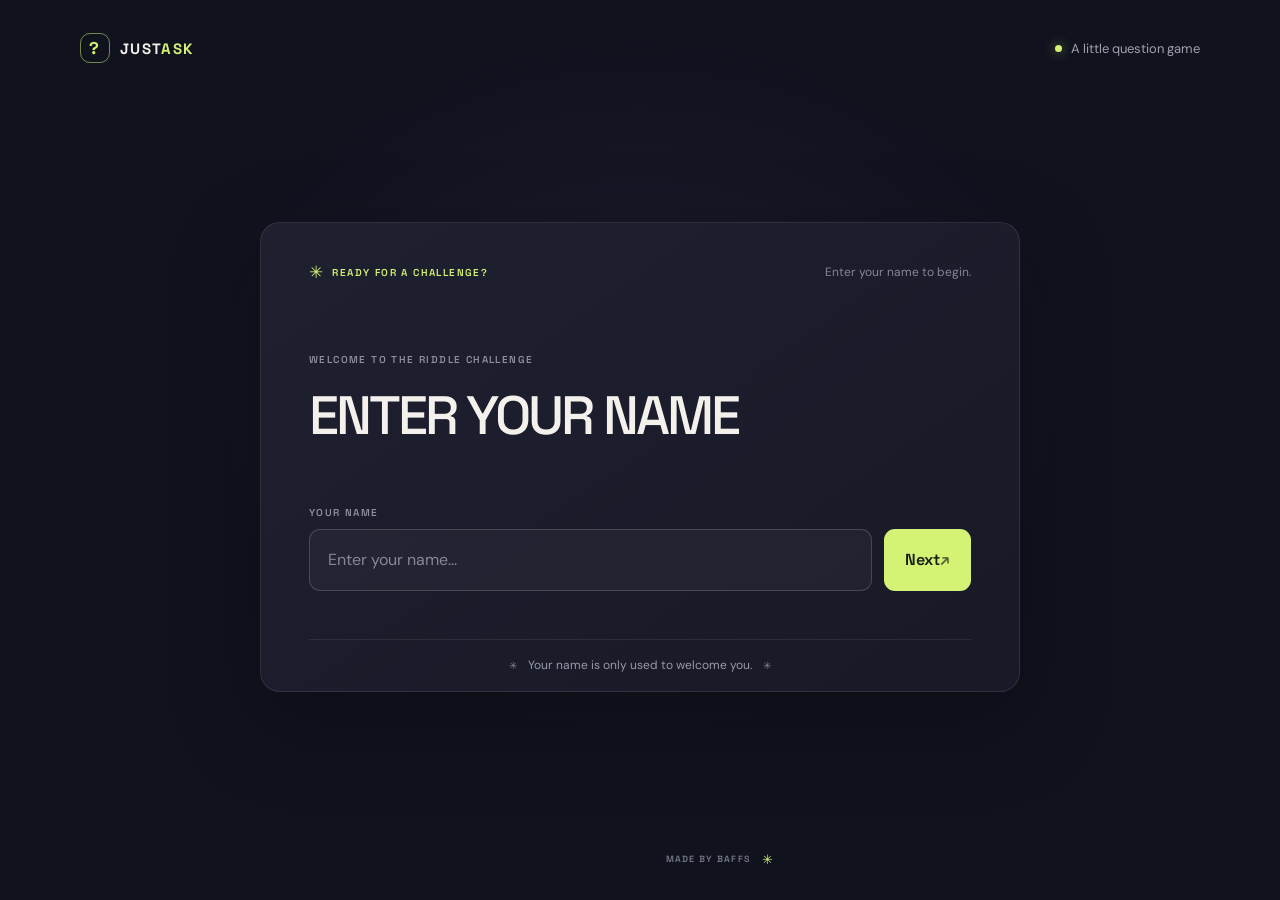
==== index.html @ d0c02f92 "Add files via upload Add riddle website" ====
<!DOCTYPE html>
<html lang="en">
<head>
  <meta charset="UTF-8">
  <meta name="viewport" content="width=device-width, initial-scale=1.0">
  <meta name="theme-color" content="#10121e">
  <meta name="description" content="Solve each riddle to unlock the next one.">
  <title>Riddle Challenge — One More Question</title>
  <link rel="stylesheet" href="style.css">
</head>
<body>
  <main class="page-shell">
    <header class="site-header">
      <a class="wordmark" href="#howToPlay" aria-label="How to play">
        <span class="wordmark-icon" aria-hidden="true">?</span>
        <span>JUST<span class="wordmark-accent">ASK</span></span>
      </a>
      <span class="header-note" id="headerNote"><span class="status-dot" aria-hidden="true"></span> A little question game</span>
    </header>

    <div class="how-to-play-backdrop" id="howToPlayBackdrop" hidden></div>
    <aside class="how-to-play" id="howToPlay" aria-labelledby="howToPlayTitle" aria-hidden="true" hidden>
      <button class="how-to-play-close" id="closeHowToPlay" type="button" aria-label="Close instructions">×</button>
      <p class="question-label">HOW TO PLAY</p>
      <h2 id="howToPlayTitle">Solve the riddles.</h2>
      <p>Choose the right answer to move on. Pick the wrong one? Try again. Finish all the riddles to win.</p>
    </aside>

    <section class="question-panel login-panel" id="loginPanel" aria-labelledby="loginTitle">
      <div class="panel-topline">
        <span class="eyebrow"><span class="sparkle" aria-hidden="true">✳</span> READY FOR A CHALLENGE?</span>
        <span class="answer-note">Enter your name to begin.</span>
      </div>
      <div class="question-content">
        <p class="question-label">WELCOME TO THE RIDDLE CHALLENGE</p>
        <h1 id="loginTitle">ENTER YOUR NAME</h1>
      </div>
      <form class="name-form" id="nameForm">
        <label class="answer-label" for="nameInput">YOUR NAME</label>
        <div class="name-controls">
          <input id="nameInput" name="name" type="text" placeholder="Enter your name..." autocomplete="given-name" maxlength="40" required>
          <button class="answer-button answer-yes" type="submit">
            <span>Next</span><span class="button-arrow" aria-hidden="true">↗</span>
          </button>
        </div>
      </form>
      <div class="panel-footer">
        <span class="footer-mark" aria-hidden="true">✳</span>
        <p>Your name is only used to welcome you.</p>
        <span class="footer-mark" aria-hidden="true">✳</span>
      </div>
    </section>

    <section class="question-panel" id="quizPanel" aria-labelledby="question" hidden>
      <div class="panel-topline">
        <span class="eyebrow"><span class="sparkle" aria-hidden="true">✳</span> GO WITH YOUR GUT</span>
        <span class="answer-note">Get it right to move on.</span>
      </div>

      <div class="question-content" aria-live="polite" aria-atomic="true">
        <p class="question-label">HERE'S YOUR QUESTION</p>
        <h1 id="question">What is always coming but never arrives?</h1>
      </div>

      <div class="answer-options" id="answerOptions" aria-label="Answer choices"></div>
      <button class="answer-button answer-yes restart-button" id="restartButton" type="button" hidden>
        <span>Play again</span><span class="button-arrow" aria-hidden="true">↗</span>
      </button>

      <div class="panel-footer">
        <span class="footer-mark" aria-hidden="true">✳</span>
        <p id="prompt" aria-live="polite">Solve the riddle to unlock the next question.</p>
        <span class="footer-mark" aria-hidden="true">✳</span>
      </div>
    </section>

    <footer class="page-footer" aria-label="Made by Baffs">
      <div class="footer-marquee">
        <div class="footer-marquee-track">
          <span>MADE BY BAFFS <span aria-hidden="true">✳</span></span>
          <span aria-hidden="true">MADE BY BAFFS <span>✳</span></span>
        </div>
      </div>
    </footer>
  </main>
  <script src="script.js"></script>
</body>
</html>
---- style.css ----
@import url('https://fonts.googleapis.com/css2?family=DM+Sans:wght@400;500;600;700&family=Space+Grotesk:wght@400;500;600;700&display=swap');

:root {
  color-scheme: dark;
  font-family: 'DM Sans', sans-serif;
  background: #10121e;
  color: #f4f1ec;
  font-synthesis: none;
  text-rendering: optimizeLegibility;
  -webkit-font-smoothing: antialiased;
  -moz-osx-font-smoothing: grayscale;
  font-optical-sizing: auto;
  font-weight: 400;
  --muted: #858697;
  --lime: #d4f274;
  --panel: #1a1c2a;
}

* {
  box-sizing: border-box;
}

body {
  min-width: 320px;
  min-height: 100vh;
  margin: 0;
  background:
    radial-gradient(ellipse at 50% 43%, rgba(76, 74, 116, 0.2), transparent 48%),
    #10121e;
}

button,
a {
  font: inherit;
}

.page-shell {
  display: flex;
  width: min(100% - 64px, 1120px);
  min-height: 100vh;
  flex-direction: column;
  margin: 0 auto;
}

.site-header,
.page-footer {
  display: flex;
  align-items: center;
  justify-content: space-between;
}

.site-header {
  min-height: 96px;
}

.wordmark {
  display: inline-flex;
  align-items: center;
  gap: 10px;
  color: #f4f1ec;
  font-family: 'Space Grotesk', sans-serif;
  font-size: 15px;
  font-weight: 700;
  letter-spacing: 0.09em;
  text-decoration: none;
}

.wordmark-accent {
  color: var(--lime);
}

.wordmark-icon {
  display: grid;
  width: 30px;
  height: 30px;
  place-items: center;
  border: 1px solid rgba(212, 242, 116, 0.52);
  border-radius: 10px;
  color: var(--lime);
  font-size: 17px;
}

.header-note {
  display: flex;
  align-items: center;
  gap: 9px;
  color: #a1a1ae;
  font-size: 13px;
}

.status-dot {
  width: 7px;
  height: 7px;
  border-radius: 50%;
  background: var(--lime);
  box-shadow: 0 0 12px rgba(212, 242, 116, 0.6);
}

.how-to-play-backdrop {
  position: fixed;
  z-index: 5;
  inset: 0;
  background: rgba(5, 6, 12, 0.68);
  backdrop-filter: blur(4px);
}

.how-to-play {
  position: fixed;
  z-index: 6;
  top: 50%;
  left: 50%;
  width: min(420px, calc(100% - 36px));
  padding: 32px;
  transform: translate(-50%, -50%);
  border: 1px solid rgba(255, 255, 255, 0.12);
  border-radius: 18px;
  background: #1a1c2a;
  box-shadow: 0 24px 70px rgba(0, 0, 0, 0.45);
}

.how-to-play h2 {
  margin: 8px 0 10px;
  font-family: 'Space Grotesk', sans-serif;
  font-size: 28px;
  font-weight: 500;
  letter-spacing: -0.04em;
}

.how-to-play > p:last-child {
  margin: 0;
  color: #a1a1ae;
  font-size: 14px;
  line-height: 1.6;
}

.how-to-play-close {
  position: absolute;
  top: 12px;
  right: 14px;
  width: 36px;
  height: 36px;
  border: 0;
  border-radius: 9px;
  background: rgba(255, 255, 255, 0.06);
  color: #f4f1ec;
  cursor: pointer;
  font-size: 24px;
}

.how-to-play-close:focus-visible {
  outline: 2px solid var(--lime);
  outline-offset: 2px;
}

[hidden] {
  display: none !important;
}

.question-panel {
  position: relative;
  display: flex;
  width: min(100%, 760px);
  min-height: 470px;
  flex-direction: column;
  justify-content: space-between;
  margin: auto;
  padding: 38px 48px 0;
  overflow: hidden;
  border: 1px solid rgba(255, 255, 255, 0.09);
  border-radius: 20px;
  background: linear-gradient(145deg, rgba(31, 33, 49, 0.98), rgba(24, 26, 40, 0.98));
  box-shadow: 0 28px 90px rgba(0, 0, 0, 0.28);
}

.panel-topline {
  display: flex;
  align-items: center;
  justify-content: space-between;
  gap: 16px;
}

.eyebrow,
.question-label,
.page-footer {
  font-family: 'Space Grotesk', sans-serif;
  font-size: 10px;
  font-weight: 600;
  letter-spacing: 0.14em;
}

.eyebrow {
  display: inline-flex;
  align-items: center;
  gap: 8px;
  color: var(--lime);
}

.sparkle {
  font-size: 17px;
}

.answer-note {
  color: #858697;
  font-size: 12px;
}

.question-content {
  padding: 52px 0 42px;
  animation: question-in 360ms ease both;
}

.question-label {
  margin: 0 0 19px;
  color: #8d8e9e;
}

h1 {
  max-width: 620px;
  margin: 0;
  font-family: 'Space Grotesk', sans-serif;
  font-size: clamp(34px, 5.3vw, 54px);
  font-weight: 500;
  letter-spacing: -0.055em;
  line-height: 1.13;
}

.answer-options {
  display: grid;
  grid-template-columns: repeat(2, minmax(0, 1fr));
  gap: 12px;
  padding-bottom: 30px;
}

.name-form {
  padding-bottom: 30px;
}

.answer-label {
  display: block;
  margin-bottom: 10px;
  color: #8d8e9e;
  font-family: 'Space Grotesk', sans-serif;
  font-size: 10px;
  font-weight: 600;
  letter-spacing: 0.14em;
}

.name-controls {
  display: grid;
  grid-template-columns: minmax(0, 1fr) auto;
  gap: 12px;
}

.name-controls input {
  min-width: 0;
  min-height: 62px;
  padding: 0 18px;
  border: 1px solid rgba(255, 255, 255, 0.16);
  border-radius: 11px;
  outline: none;
  background: rgba(255, 255, 255, 0.035);
  color: #f4f1ec;
  font: inherit;
}

.name-controls input::placeholder {
  color: #858697;
}

.name-controls input:focus {
  border-color: var(--lime);
  box-shadow: 0 0 0 3px rgba(212, 242, 116, 0.14);
}

.answer-button {
  display: flex;
  min-height: 62px;
  align-items: center;
  justify-content: space-between;
  padding: 0 20px;
  border: 1px solid transparent;
  border-radius: 11px;
  cursor: pointer;
  font-family: 'Space Grotesk', sans-serif;
  font-size: 16px;
  font-weight: 600;
  transition: transform 160ms ease, background-color 160ms ease, border-color 160ms ease;
}

.answer-button:hover {
  transform: translateY(-2px);
}

.answer-button:active {
  transform: translateY(0);
}

.answer-button:focus-visible {
  outline: 3px solid #fff;
  outline-offset: 4px;
}

.answer-yes {
  background: var(--lime);
  color: #191d12;
}

.answer-yes:hover {
  background: #e0fa91;
}

.answer-choice {
  border-color: rgba(255, 255, 255, 0.16);
  background: rgba(255, 255, 255, 0.035);
  color: #f4f1ec;
  text-align: left;
}

.answer-choice:hover {
  border-color: rgba(255, 255, 255, 0.38);
  background: rgba(255, 255, 255, 0.075);
}

.button-arrow {
  color: currentColor;
  font-size: 16px;
  opacity: 0.68;
}

.restart-button {
  width: 100%;
  margin-bottom: 30px;
}

.panel-footer {
  display: flex;
  min-height: 52px;
  align-items: center;
  justify-content: center;
  gap: 11px;
  border-top: 1px solid rgba(255, 255, 255, 0.08);
  color: #999aa9;
  font-size: 12px;
  text-align: center;
}

.panel-footer p {
  margin: 0;
}

.panel-footer p.answer-correct {
  color: #8ee5a1;
}

.panel-footer p.answer-wrong {
  color: #ff8585;
}

.footer-mark {
  color: #858697;
  font-size: 10px;
}

.page-footer {
  overflow: hidden;
  min-height: 82px;
  color: #777989;
  font-size: 9px;
}

.footer-marquee {
  width: 100%;
  overflow: hidden;
}

.footer-marquee-track {
  display: flex;
  width: max-content;
  animation: footer-scroll 18s linear infinite;
}

.footer-marquee-track > span {
  display: flex;
  flex: 0 0 100vw;
  align-items: center;
  justify-content: center;
  gap: 12px;
  white-space: nowrap;
}

.footer-marquee-track > span > span {
  color: var(--lime);
  font-size: 13px;
}

@keyframes footer-scroll {
  to {
    transform: translateX(-50%);
  }
}

@keyframes question-in {
  from {
    opacity: 0.45;
    transform: translateY(7px);
  }
  to {
    opacity: 1;
    transform: translateY(0);
  }
}

@media (max-width: 600px) {
  .page-shell {
    width: min(100% - 36px, 480px);
  }

  .site-header {
    min-height: 76px;
  }

  .header-note {
    font-size: 11px;
  }

  .question-panel {
    min-height: 430px;
    padding: 26px 22px 0;
    border-radius: 16px;
  }

  .panel-topline {
    align-items: flex-start;
    flex-direction: column;
    gap: 8px;
  }

  .question-content {
    padding: 50px 0 38px;
  }

  h1 {
    font-size: clamp(34px, 10vw, 46px);
  }

  .answer-options {
    padding-bottom: 24px;
  }

  .answer-button {
    min-height: 58px;
    padding: 0 15px;
  }

  .answer-options {
    gap: 9px;
  }

  .name-form {
    padding-bottom: 24px;
  }

  .name-controls {
    gap: 8px;
  }

  .name-controls input {
    min-height: 58px;
    padding: 0 12px;
  }

  .restart-button {
    margin-bottom: 24px;
  }

  .page-footer {
    min-height: 68px;
    font-size: 8px;
    letter-spacing: 0.09em;
  }
}

@media (max-width: 360px) {
  .page-shell {
    width: calc(100% - 28px);
  }

  .page-footer {
    font-size: 7px;
  }
}

@media (prefers-reduced-motion: reduce) {
  *,
  *::before,
  *::after {
    scroll-behavior: auto !important;
    animation-duration: 0.01ms !important;
    animation-iteration-count: 1 !important;
    transition-duration: 0.01ms !important;
  }

  .footer-marquee-track {
    animation: none;
  }
}
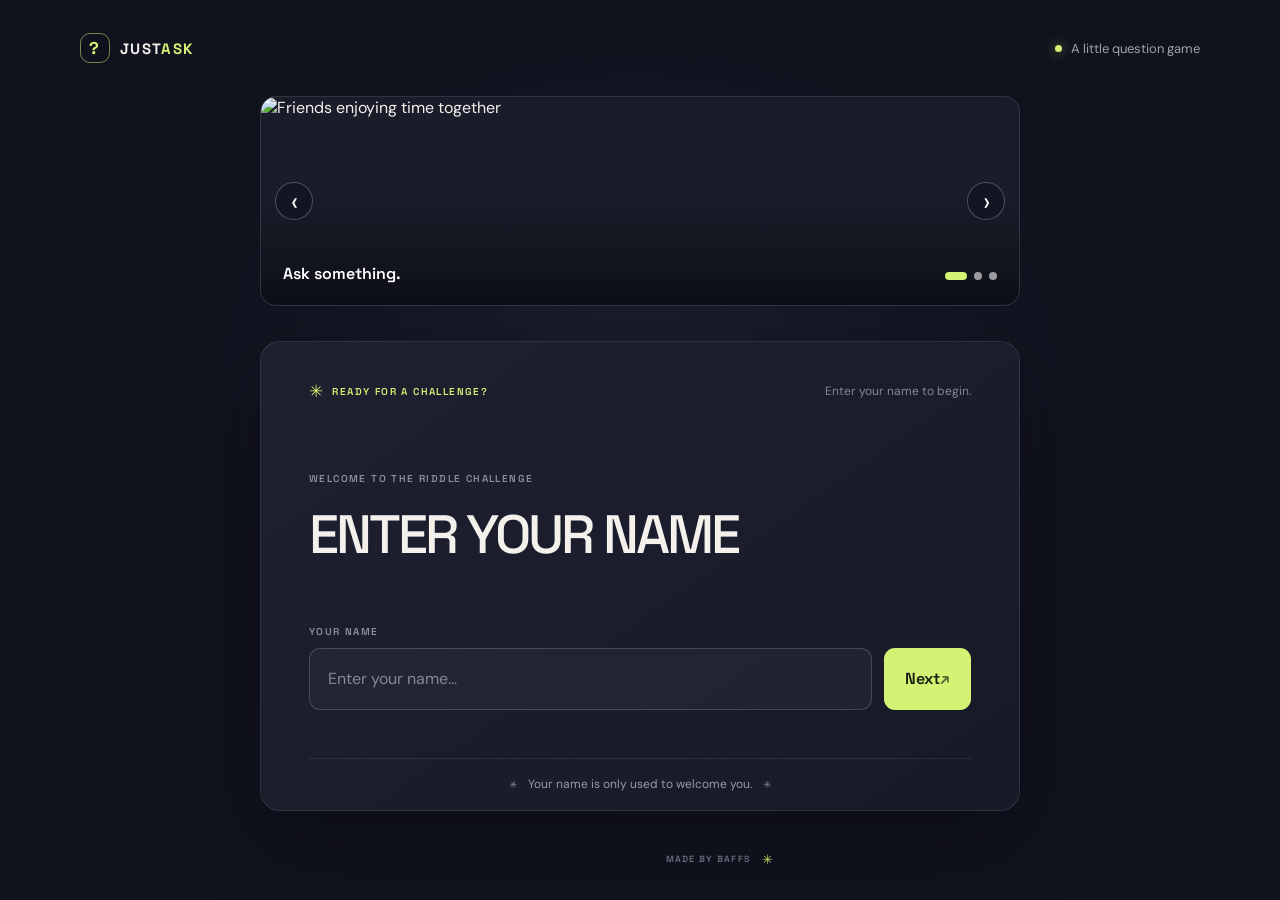
==== commit 8af43188: "Add files via upload" ====
--- a/index.html
+++ b/index.html
@@ -17,6 +17,20 @@
       </a>
       <span class="header-note" id="headerNote"><span class="status-dot" aria-hidden="true"></span> A little question game</span>
     </header>
+
+    <section class="photo-carousel" aria-label="Friends having fun together">
+      <figure class="photo-slide">
+        <img id="slideImage" src="https://images.unsplash.com/photo-1529156069898-49953e39b3ac?auto=format&amp;fit=crop&amp;w=1200&amp;q=85" alt="Friends enjoying time together">
+        <figcaption id="slideCaption">Ask something.</figcaption>
+        <button class="slide-arrow slide-previous" id="previousSlide" type="button" aria-label="Previous photo">‹</button>
+        <button class="slide-arrow slide-next" id="nextSlide" type="button" aria-label="Next photo">›</button>
+        <div class="slide-indicators" id="slideIndicators" aria-label="Choose a photo">
+          <button class="slide-indicator is-active" type="button" aria-label="Show photo 1" aria-current="true"></button>
+          <button class="slide-indicator" type="button" aria-label="Show photo 2"></button>
+          <button class="slide-indicator" type="button" aria-label="Show photo 3"></button>
+        </div>
+      </figure>
+    </section>
 
     <div class="how-to-play-backdrop" id="howToPlayBackdrop" hidden></div>
     <aside class="how-to-play" id="howToPlay" aria-labelledby="howToPlayTitle" aria-hidden="true" hidden>
--- a/style.css
+++ b/style.css
@@ -96,6 +96,118 @@
   box-shadow: 0 0 12px rgba(212, 242, 116, 0.6);
 }
 
+.photo-carousel {
+  width: min(100%, 760px);
+  margin: 0 auto 28px;
+}
+
+.photo-slide {
+  position: relative;
+  height: 210px;
+  margin: 0;
+  overflow: hidden;
+  border: 1px solid rgba(255, 255, 255, 0.1);
+  border-radius: 16px;
+  background: #1a1c2a;
+}
+
+.photo-slide::after {
+  position: absolute;
+  inset: 45% 0 0;
+  background: linear-gradient(transparent, rgba(10, 11, 18, 0.76));
+  content: '';
+  pointer-events: none;
+}
+
+.photo-slide img {
+  width: 100%;
+  height: 100%;
+  object-fit: cover;
+  animation: slide-image-in 300ms ease both;
+}
+
+.photo-slide figcaption {
+  position: absolute;
+  z-index: 1;
+  right: 64px;
+  bottom: 21px;
+  left: 22px;
+  color: #fff;
+  font-family: 'Space Grotesk', sans-serif;
+  font-size: 16px;
+  font-weight: 600;
+}
+
+.slide-arrow {
+  position: absolute;
+  z-index: 2;
+  top: 50%;
+  display: grid;
+  width: 38px;
+  height: 38px;
+  place-items: center;
+  transform: translateY(-50%);
+  border: 1px solid rgba(255, 255, 255, 0.25);
+  border-radius: 50%;
+  background: rgba(16, 18, 30, 0.58);
+  color: #fff;
+  cursor: pointer;
+  font-size: 27px;
+  line-height: 1;
+}
+
+.slide-arrow:hover {
+  background: rgba(16, 18, 30, 0.86);
+}
+
+.slide-arrow:focus-visible,
+.slide-indicator:focus-visible {
+  outline: 2px solid var(--lime);
+  outline-offset: 3px;
+}
+
+.slide-previous {
+  left: 14px;
+}
+
+.slide-next {
+  right: 14px;
+}
+
+.slide-indicators {
+  position: absolute;
+  z-index: 2;
+  right: 22px;
+  bottom: 25px;
+  display: flex;
+  gap: 7px;
+}
+
+.slide-indicator {
+  width: 8px;
+  height: 8px;
+  padding: 0;
+  border: 0;
+  border-radius: 10px;
+  background: rgba(255, 255, 255, 0.58);
+  cursor: pointer;
+  transition: width 160ms ease, background-color 160ms ease;
+}
+
+.slide-indicator.is-active {
+  width: 22px;
+  background: var(--lime);
+}
+
+@keyframes slide-image-in {
+  from {
+    opacity: 0.65;
+  }
+  to {
+    opacity: 1;
+  }
+}
+
 .how-to-play-backdrop {
   position: fixed;
   z-index: 5;
@@ -419,6 +531,39 @@
     min-height: 76px;
   }
 
+  .photo-slide {
+    height: 170px;
+  }
+
+  .photo-carousel {
+    margin-bottom: 22px;
+  }
+
+  .photo-slide figcaption {
+    right: 66px;
+    bottom: 18px;
+    left: 17px;
+    font-size: 14px;
+  }
+
+  .slide-arrow {
+    width: 34px;
+    height: 34px;
+  }
+
+  .slide-previous {
+    left: 10px;
+  }
+
+  .slide-next {
+    right: 10px;
+  }
+
+  .slide-indicators {
+    right: 17px;
+    bottom: 22px;
+  }
+
   .header-note {
     font-size: 11px;
   }
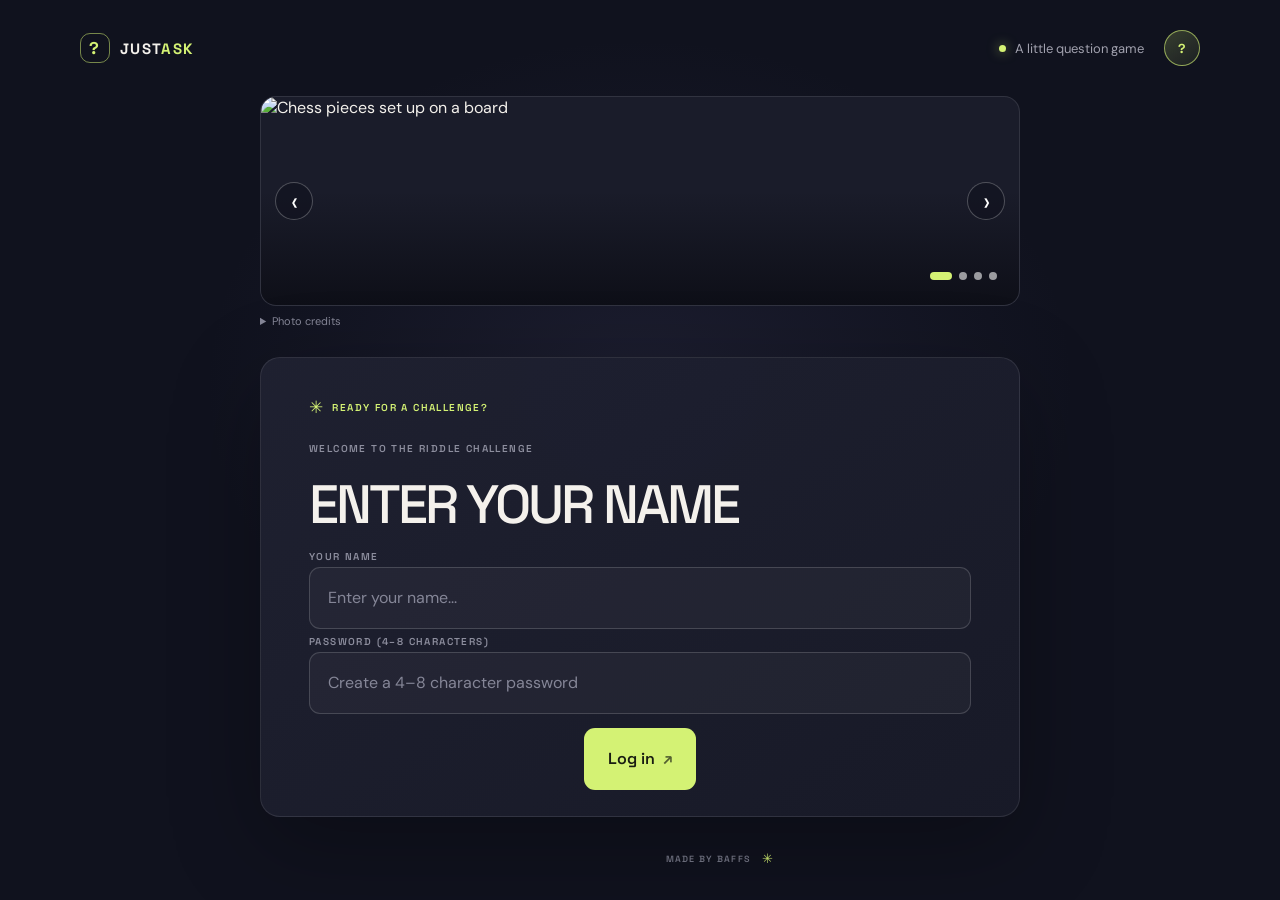
==== commit 5c9e2b28: "Add files via upload" ====
--- a/index.html
+++ b/index.html
@@ -11,25 +11,63 @@
 <body>
   <main class="page-shell">
     <header class="site-header">
-      <a class="wordmark" href="#howToPlay" aria-label="How to play">
-        <span class="wordmark-icon" aria-hidden="true">?</span>
-        <span>JUST<span class="wordmark-accent">ASK</span></span>
-      </a>
-      <span class="header-note" id="headerNote"><span class="status-dot" aria-hidden="true"></span> A little question game</span>
+      <div class="header-brand">
+        <a class="wordmark" href="#howToPlay" aria-label="How to play">
+          <span class="wordmark-icon" aria-hidden="true">?</span>
+          <span>JUST<span class="wordmark-accent">ASK</span></span>
+        </a>
+      </div>
+      <div class="header-actions">
+        <span class="header-note" id="headerNote"><span class="status-dot" aria-hidden="true"></span> A little question game</span>
+        <button class="profile-avatar" id="profileAvatar" type="button" aria-label="Open profile menu" aria-haspopup="dialog" aria-expanded="false" aria-controls="profileDrawer">?</button>
+      </div>
     </header>
+
+    <div class="profile-backdrop" id="profileBackdrop" hidden></div>
+    <aside class="profile-drawer" id="profileDrawer" role="dialog" aria-modal="true" aria-labelledby="profileDrawerTitle" aria-hidden="true" hidden>
+      <button class="profile-drawer-close" id="closeProfileDrawer" type="button" aria-label="Close profile menu">×</button>
+      <p class="question-label">PLAYER MENU</p>
+      <h2 id="profileDrawerTitle">Your profile</h2>
+      <p class="profile-drawer-name" id="profileDrawerName"></p>
+      <nav class="profile-drawer-nav" aria-label="Profile menu">
+        <a href="leaderboard.html" id="drawerLeaderboardLink">Leaderboard</a>
+      </nav>
+      <section class="profile-settings" id="profileSettings" aria-labelledby="profileSettingsTitle">
+        <h3 id="profileSettingsTitle">Edit profile</h3>
+        <form id="profileForm">
+          <label class="answer-label" for="profileNameInput">NAME</label>
+          <input class="profile-input" id="profileNameInput" name="profileName" type="text" maxlength="40" autocomplete="name" required>
+          <label class="answer-label" for="profileYearInput">YEAR</label>
+          <input class="profile-input" id="profileYearInput" name="profileYear" type="number" min="1900" max="2100" placeholder="e.g. 2000">
+          <button class="answer-button answer-yes profile-save-button" type="submit">Save profile</button>
+          <p class="profile-status" id="profileStatus" aria-live="polite"></p>
+        </form>
+      </section>
+      <p class="profile-guest-note" id="profileGuestNote" hidden>Log in to open profile settings.</p>
+      <button class="logout-button profile-logout-button" id="logoutButton" type="button" hidden>Log out</button>
+    </aside>
 
     <section class="photo-carousel" aria-label="Friends having fun together">
       <figure class="photo-slide">
-        <img id="slideImage" src="https://images.unsplash.com/photo-1529156069898-49953e39b3ac?auto=format&amp;fit=crop&amp;w=1200&amp;q=85" alt="Friends enjoying time together">
-        <figcaption id="slideCaption">Ask something.</figcaption>
+        <img id="slideImage" src="https://thumb.wikimedia.org/wikipedia/commons/thumb/4/40/Chess_game_Staunton_No._6_perfil_view_8.jpg/1280px-Chess_game_Staunton_No._6_perfil_view_8.jpg" alt="Chess pieces set up on a board">
         <button class="slide-arrow slide-previous" id="previousSlide" type="button" aria-label="Previous photo">‹</button>
         <button class="slide-arrow slide-next" id="nextSlide" type="button" aria-label="Next photo">›</button>
         <div class="slide-indicators" id="slideIndicators" aria-label="Choose a photo">
           <button class="slide-indicator is-active" type="button" aria-label="Show photo 1" aria-current="true"></button>
           <button class="slide-indicator" type="button" aria-label="Show photo 2"></button>
           <button class="slide-indicator" type="button" aria-label="Show photo 3"></button>
+          <button class="slide-indicator" type="button" aria-label="Show photo 4"></button>
         </div>
       </figure>
+      <details class="photo-credits">
+        <summary>Photo credits</summary>
+        <ul>
+          <li><a href="https://commons.wikimedia.org/wiki/File:Chess_game_Staunton_No._6_perfil_view_8.jpg" target="_blank" rel="noopener noreferrer">Chess set — Wilfredor (CC0)</a></li>
+          <li><a href="https://commons.wikimedia.org/wiki/File:Chess_board_with_pieces.jpg" target="_blank" rel="noopener noreferrer">Chess board — Aaaatu (CC BY-SA 4.0)</a></li>
+          <li><a href="https://commons.wikimedia.org/wiki/File:Dartboard_with_darts.jpg" target="_blank" rel="noopener noreferrer">Dartboard — Santeri Viinamäki (CC BY-SA 4.0)</a></li>
+          <li><a href="https://commons.wikimedia.org/wiki/File:Darts_in_a_dartboard.jpg" target="_blank" rel="noopener noreferrer">Darts — PeterPan23 (public domain)</a></li>
+        </ul>
+      </details>
     </section>
 
     <div class="how-to-play-backdrop" id="howToPlayBackdrop" hidden></div>
@@ -43,26 +81,23 @@
     <section class="question-panel login-panel" id="loginPanel" aria-labelledby="loginTitle">
       <div class="panel-topline">
         <span class="eyebrow"><span class="sparkle" aria-hidden="true">✳</span> READY FOR A CHALLENGE?</span>
-        <span class="answer-note">Enter your name to begin.</span>
-      </div>
+     </div>
       <div class="question-content">
         <p class="question-label">WELCOME TO THE RIDDLE CHALLENGE</p>
         <h1 id="loginTitle">ENTER YOUR NAME</h1>
       </div>
       <form class="name-form" id="nameForm">
-        <label class="answer-label" for="nameInput">YOUR NAME</label>
-        <div class="name-controls">
-          <input id="nameInput" name="name" type="text" placeholder="Enter your name..." autocomplete="given-name" maxlength="40" required>
-          <button class="answer-button answer-yes" type="submit">
-            <span>Next</span><span class="button-arrow" aria-hidden="true">↗</span>
+          <label class="answer-label" for="nameInput">YOUR NAME</label>
+          <div class="name-controls name-only-control">
+            <input id="nameInput" name="name" type="text" placeholder="Enter your name..." autocomplete="given-name" maxlength="40" required>
+          </div>
+          <label class="answer-label password-label" for="passwordInput">PASSWORD (4–8 CHARACTERS)</label>
+          <input class="password-input" id="passwordInput" name="password" type="password" placeholder="Create a 4–8 character password" autocomplete="new-password" minlength="4" maxlength="8" pattern=".{4,8}" title="Use 4 to 8 characters." required>
+          <button class="answer-button answer-yes login-submit" type="submit">
+            <span>Log in</span><span class="button-arrow" aria-hidden="true">↗</span>
           </button>
-        </div>
+          <p class="login-status" id="loginStatus" aria-live="polite"></p>
       </form>
-      <div class="panel-footer">
-        <span class="footer-mark" aria-hidden="true">✳</span>
-        <p>Your name is only used to welcome you.</p>
-        <span class="footer-mark" aria-hidden="true">✳</span>
-      </div>
     </section>
 
     <section class="question-panel" id="quizPanel" aria-labelledby="question" hidden>
@@ -76,10 +111,20 @@
         <h1 id="question">What is always coming but never arrives?</h1>
       </div>
 
+      <div class="difficulty-row quiz-toolbar">
+        <label class="answer-label" for="difficultySelect">DIFFICULTY</label>
+        <select id="difficultySelect" name="difficulty" class="difficulty-select" aria-label="Choose difficulty">
+          <option value="easy">Easy</option>
+          <option value="medium" selected>Medium</option>
+          <option value="hard">Hard</option>
+        </select>
+      </div>
+
       <div class="answer-options" id="answerOptions" aria-label="Answer choices"></div>
       <button class="answer-button answer-yes restart-button" id="restartButton" type="button" hidden>
         <span>Play again</span><span class="button-arrow" aria-hidden="true">↗</span>
       </button>
+      <a class="leaderboard-link quiz-leaderboard-link" href="leaderboard.html">View leaderboard</a>
 
       <div class="panel-footer">
         <span class="footer-mark" aria-hidden="true">✳</span>
--- a/style.css
+++ b/style.css
@@ -53,6 +53,203 @@
   min-height: 96px;
 }
 
+.header-brand {
+  display: flex;
+  flex-direction: column;
+  align-items: flex-start;
+  gap: 6px;
+}
+
+.header-actions {
+  display: flex;
+  align-items: center;
+  gap: 20px;
+}
+
+.profile-avatar {
+  display: grid;
+  width: 36px;
+  height: 36px;
+  flex: 0 0 36px;
+  place-items: center;
+  border: 1px solid rgba(212, 242, 116, 0.62);
+  border-radius: 50%;
+  background: linear-gradient(145deg, rgba(212, 242, 116, 0.2), rgba(212, 242, 116, 0.06));
+  color: var(--lime);
+  font-family: 'Space Grotesk', sans-serif;
+  font-size: 13px;
+  font-weight: 700;
+  letter-spacing: 0.02em;
+  padding: 0;
+  cursor: pointer;
+}
+
+.profile-avatar:hover {
+  background: rgba(212, 242, 116, 0.18);
+}
+
+.profile-avatar:focus-visible,
+.profile-drawer-close:focus-visible,
+.profile-drawer-nav a:focus-visible {
+  outline: 2px solid #fff;
+  outline-offset: 3px;
+}
+
+.profile-backdrop {
+  position: fixed;
+  z-index: 8;
+  inset: 0;
+  background: rgba(5, 6, 12, 0.68);
+  backdrop-filter: blur(3px);
+}
+
+.profile-drawer {
+  position: fixed;
+  z-index: 9;
+  top: 0;
+  right: 0;
+  width: min(390px, calc(100% - 24px));
+  height: 100vh;
+  height: 100dvh;
+  padding: 44px 28px 28px;
+  overflow-y: auto;
+  border-left: 1px solid rgba(255, 255, 255, 0.1);
+  background: #1a1c2a;
+  box-shadow: -20px 0 70px rgba(0, 0, 0, 0.42);
+  animation: profile-drawer-in 220ms ease both;
+}
+
+.profile-drawer h2 {
+  margin: 8px 0 5px;
+  font-family: 'Space Grotesk', sans-serif;
+  font-size: 28px;
+  font-weight: 500;
+}
+
+.profile-drawer-name {
+  margin: 0;
+  color: #a1a1ae;
+  font-size: 14px;
+}
+
+.profile-drawer-close {
+  position: absolute;
+  top: 14px;
+  right: 16px;
+  width: 36px;
+  height: 36px;
+  border: 0;
+  border-radius: 9px;
+  background: rgba(255, 255, 255, 0.06);
+  color: #f4f1ec;
+  cursor: pointer;
+  font-size: 24px;
+}
+
+.profile-drawer-nav {
+  display: grid;
+  grid-template-columns: minmax(0, 1fr);
+  gap: 6px;
+  margin: 14px 0 16px;
+}
+
+.profile-drawer-nav a {
+  display: flex;
+  min-height: 42px;
+  align-items: center;
+  justify-content: center;
+  border: 1px solid rgba(212, 242, 116, 0.35);
+  border-radius: 10px;
+  color: var(--lime);
+  font-size: 13px;
+  font-weight: 600;
+  text-decoration: none;
+}
+
+.profile-drawer-nav a:hover {
+  background: rgba(212, 242, 116, 0.08);
+}
+
+.profile-settings {
+  padding-top: 14px;
+  border-top: 1px solid rgba(255, 255, 255, 0.09);
+}
+
+.profile-settings h3 {
+  margin: 0 0 20px;
+  font-family: 'Space Grotesk', sans-serif;
+  font-size: 17px;
+  font-weight: 600;
+}
+
+.profile-input {
+  width: 100%;
+  min-height: 50px;
+  margin-bottom: 18px;
+  padding: 0 14px;
+  border: 1px solid rgba(255, 255, 255, 0.16);
+  border-radius: 10px;
+  outline: none;
+  background: rgba(255, 255, 255, 0.035);
+  color: #f4f1ec;
+  font: inherit;
+}
+
+.profile-input:focus {
+  border-color: var(--lime);
+  box-shadow: 0 0 0 3px rgba(212, 242, 116, 0.14);
+}
+
+.profile-save-button {
+  width: 100%;
+  justify-content: center;
+}
+
+.profile-status,
+.profile-guest-note {
+  min-height: 20px;
+  margin: 12px 0 0;
+  color: #a1a1ae;
+  font-size: 12px;
+}
+
+@keyframes profile-drawer-in {
+  from {
+    opacity: 0.7;
+    transform: translateX(24px);
+  }
+  to {
+    opacity: 1;
+    transform: translateX(0);
+  }
+}
+
+.leaderboard-link {
+  display: inline-flex;
+  min-height: 40px;
+  align-items: center;
+  justify-content: center;
+  padding: 0 14px;
+  border: 1px solid rgba(212, 242, 116, 0.42);
+  border-radius: 10px;
+  color: var(--lime);
+  font-size: 13px;
+  font-weight: 600;
+  text-decoration: none;
+  transition: background-color 160ms ease, border-color 160ms ease;
+}
+
+.leaderboard-link:hover {
+  border-color: var(--lime);
+  background: rgba(212, 242, 116, 0.08);
+}
+
+.leaderboard-link:focus-visible,
+.leaderboard-play-button:focus-visible {
+  outline: 2px solid #fff;
+  outline-offset: 3px;
+}
+
 .wordmark {
   display: inline-flex;
   align-items: center;
@@ -91,6 +288,7 @@
 .status-dot {
   width: 7px;
   height: 7px;
+  flex: 0 0 7px;
   border-radius: 50%;
   background: var(--lime);
   box-shadow: 0 0 12px rgba(212, 242, 116, 0.6);
@@ -126,16 +324,32 @@
   animation: slide-image-in 300ms ease both;
 }
 
-.photo-slide figcaption {
-  position: absolute;
-  z-index: 1;
-  right: 64px;
-  bottom: 21px;
-  left: 22px;
-  color: #fff;
-  font-family: 'Space Grotesk', sans-serif;
-  font-size: 16px;
-  font-weight: 600;
+.photo-credits {
+  margin-top: 8px;
+  color: var(--muted);
+  font-size: 11px;
+}
+
+.photo-credits summary {
+  width: max-content;
+  cursor: pointer;
+}
+
+.photo-credits summary:hover,
+.photo-credits a:hover {
+  color: var(--lime);
+}
+
+.photo-credits ul {
+  display: flex;
+  flex-wrap: wrap;
+  gap: 6px 18px;
+  margin: 8px 0 0;
+  padding-left: 18px;
+}
+
+.photo-credits a {
+  color: #a1a1ae;
 }
 
 .slide-arrow {
@@ -284,6 +498,32 @@
   box-shadow: 0 28px 90px rgba(0, 0, 0, 0.28);
 }
 
+.login-panel {
+  min-height: 0;
+  justify-content: flex-start;
+  padding-bottom: 14px;
+}
+
+.login-panel .question-content {
+  padding: 24px 0 14px;
+}
+
+.login-panel .name-form {
+  padding-bottom: 0;
+}
+
+.login-panel .answer-label {
+  margin-bottom: 4px;
+}
+
+.login-panel .name-only-control {
+  margin-bottom: 6px;
+}
+
+.login-panel .login-submit {
+  margin-top: 8px;
+}
+
 .panel-topline {
   display: flex;
   align-items: center;
@@ -347,6 +587,14 @@
   padding-bottom: 30px;
 }
 
+.login-status {
+  min-height: 0;
+  margin: 12px 0 0;
+  color: #ff8585;
+  font-size: 12px;
+  text-align: center;
+}
+
 .answer-label {
   display: block;
   margin-bottom: 10px;
@@ -361,6 +609,58 @@
   display: grid;
   grid-template-columns: minmax(0, 1fr) auto;
   gap: 12px;
+}
+
+.name-only-control {
+  grid-template-columns: minmax(0, 1fr);
+  margin-bottom: 16px;
+}
+
+.difficulty-row {
+  display: flex;
+  align-items: center;
+  gap: 12px;
+  margin-top: 8px;
+}
+
+.quiz-toolbar {
+  margin-bottom: 18px;
+}
+
+.difficulty-select {
+  min-height: 42px;
+  padding: 8px 10px;
+  border-radius: 10px;
+  border: 1px solid rgba(255, 255, 255, 0.12);
+  background: rgba(255, 255, 255, 0.02);
+  color: inherit;
+}
+
+.logout-button {
+  min-height: 40px;
+  padding: 0 12px;
+  border: 1px solid rgba(255, 255, 255, 0.16);
+  border-radius: 10px;
+  background: rgba(255, 255, 255, 0.035);
+  color: #f4f1ec;
+  cursor: pointer;
+  font: inherit;
+  font-size: 12px;
+}
+
+.profile-logout-button {
+  width: 100%;
+  margin-top: 12px;
+}
+
+.logout-button:hover {
+  border-color: rgba(255, 255, 255, 0.38);
+  background: rgba(255, 255, 255, 0.075);
+}
+
+.logout-button:focus-visible {
+  outline: 2px solid var(--lime);
+  outline-offset: 3px;
 }
 
 .name-controls input {
@@ -373,6 +673,38 @@
   background: rgba(255, 255, 255, 0.035);
   color: #f4f1ec;
   font: inherit;
+}
+
+.password-input {
+  width: 100%;
+  min-height: 62px;
+  padding: 0 18px;
+  border: 1px solid rgba(255, 255, 255, 0.16);
+  border-radius: 11px;
+  outline: none;
+  background: rgba(255, 255, 255, 0.035);
+  color: #f4f1ec;
+  font: inherit;
+}
+
+.password-input:focus {
+  border-color: var(--lime);
+  box-shadow: 0 0 0 3px rgba(212, 242, 116, 0.14);
+}
+
+.password-input::placeholder {
+  color: #858697;
+}
+
+.answer-button.login-submit {
+  width: max-content;
+  min-width: 112px;
+  justify-content: center;
+  gap: 8px;
+  padding: 0 12px;
+  margin-top: 14px;
+  margin-right: auto;
+  margin-left: auto;
 }
 
 .name-controls input::placeholder {
@@ -444,6 +776,101 @@
   margin-bottom: 30px;
 }
 
+.quiz-leaderboard-link {
+  align-self: flex-start;
+  margin: 0 0 24px;
+}
+
+.leaderboard-panel {
+  width: min(100%, 900px);
+  margin: auto;
+  padding: 42px 48px;
+  border: 1px solid rgba(255, 255, 255, 0.09);
+  border-radius: 20px;
+  background: linear-gradient(145deg, rgba(31, 33, 49, 0.98), rgba(24, 26, 40, 0.98));
+  box-shadow: 0 28px 90px rgba(0, 0, 0, 0.28);
+}
+
+.leaderboard-panel h1 {
+  margin-bottom: 12px;
+}
+
+.leaderboard-description,
+.leaderboard-note {
+  color: #a1a1ae;
+  font-size: 14px;
+  line-height: 1.6;
+}
+
+.leaderboard-description {
+  margin: 0 0 26px;
+}
+
+.leaderboard-status {
+  min-height: 24px;
+  margin: 0 0 10px;
+  color: #a1a1ae;
+  font-size: 13px;
+}
+
+.leaderboard-table-wrap {
+  width: 100%;
+  overflow-x: auto;
+  border: 1px solid rgba(255, 255, 255, 0.09);
+  border-radius: 12px;
+}
+
+.leaderboard-table {
+  width: 100%;
+  border-collapse: collapse;
+  text-align: left;
+}
+
+.leaderboard-table th,
+.leaderboard-table td {
+  padding: 14px 16px;
+  border-bottom: 1px solid rgba(255, 255, 255, 0.08);
+  white-space: nowrap;
+}
+
+.leaderboard-table th {
+  color: var(--lime);
+  font-family: 'Space Grotesk', sans-serif;
+  font-size: 11px;
+  letter-spacing: 0.1em;
+  text-transform: uppercase;
+}
+
+.leaderboard-table td {
+  color: #e8e6e2;
+  font-size: 14px;
+}
+
+.leaderboard-table tbody tr:last-child td {
+  border-bottom: 0;
+}
+
+.leaderboard-rank,
+.leaderboard-score {
+  font-weight: 700;
+}
+
+.leaderboard-score {
+  color: var(--lime) !important;
+}
+
+.leaderboard-play-button {
+  width: max-content;
+  gap: 20px;
+  margin-top: 24px;
+  text-decoration: none;
+}
+
+.leaderboard-note {
+  margin: 18px 0 0;
+  font-size: 12px;
+}
+
 .panel-footer {
   display: flex;
   min-height: 52px;
@@ -539,13 +966,6 @@
     margin-bottom: 22px;
   }
 
-  .photo-slide figcaption {
-    right: 66px;
-    bottom: 18px;
-    left: 17px;
-    font-size: 14px;
-  }
-
   .slide-arrow {
     width: 34px;
     height: 34px;
@@ -565,6 +985,29 @@
   }
 
   .header-note {
+    font-size: 11px;
+  }
+
+  .header-actions {
+    gap: 8px;
+  }
+
+  .profile-avatar {
+    width: 32px;
+    height: 32px;
+    flex-basis: 32px;
+  }
+
+  .header-note {
+    max-width: 160px;
+    overflow-wrap: anywhere;
+    line-height: 1.25;
+    white-space: normal;
+  }
+
+  .leaderboard-link {
+    min-height: 36px;
+    padding: 0 9px;
     font-size: 11px;
   }
 
@@ -614,8 +1057,24 @@
     padding: 0 12px;
   }
 
+  .password-input {
+    min-height: 58px;
+    padding: 0 12px;
+  }
+
   .restart-button {
     margin-bottom: 24px;
+  }
+
+  .leaderboard-panel {
+    padding: 28px 20px;
+    border-radius: 16px;
+  }
+
+  .leaderboard-table th,
+  .leaderboard-table td {
+    padding: 12px 10px;
+    font-size: 12px;
   }
 
   .page-footer {
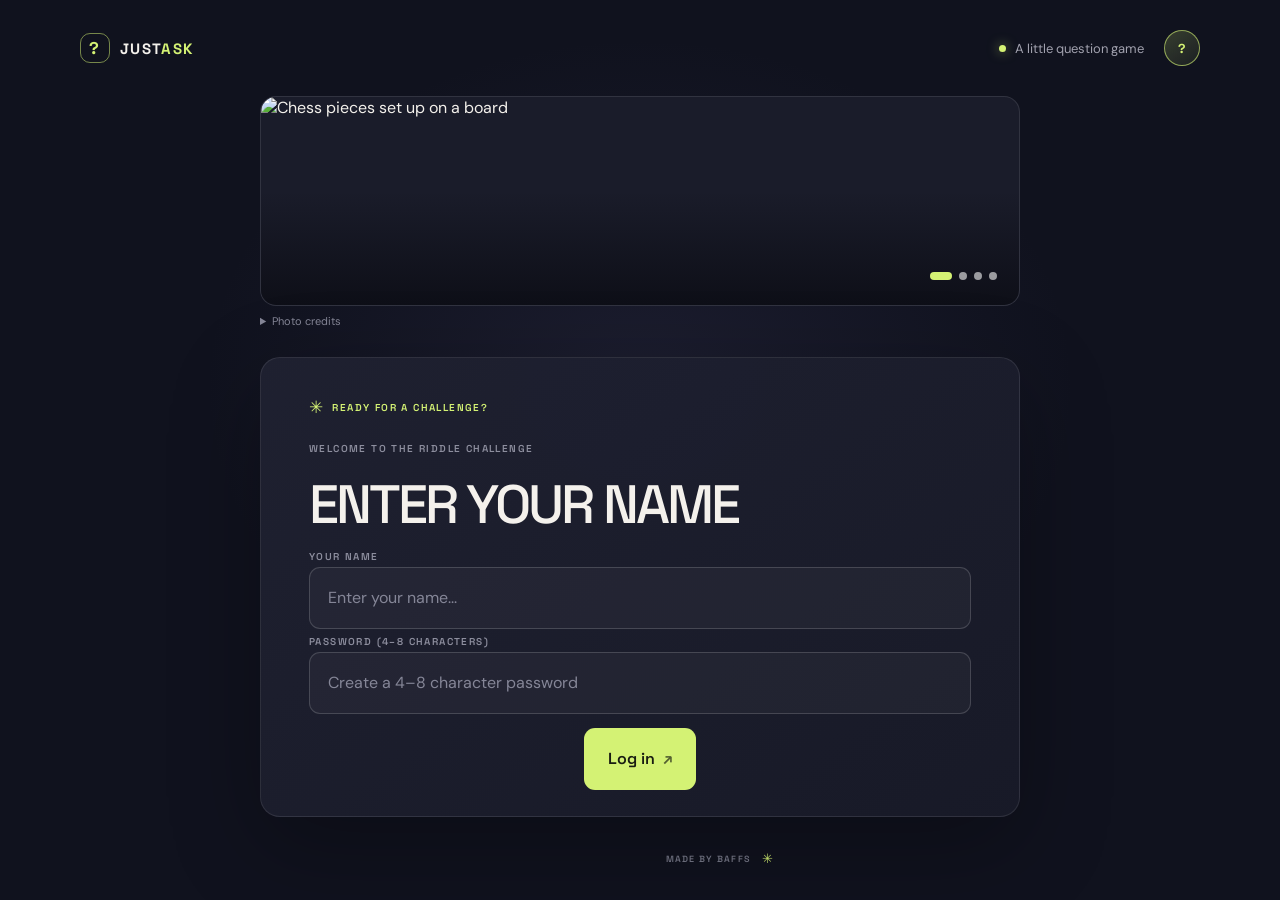
==== commit a04a9b7a: "Add files via upload" ====
--- a/index.html
+++ b/index.html
@@ -50,8 +50,6 @@
     <section class="photo-carousel" aria-label="Friends having fun together">
       <figure class="photo-slide">
         <img id="slideImage" src="https://thumb.wikimedia.org/wikipedia/commons/thumb/4/40/Chess_game_Staunton_No._6_perfil_view_8.jpg/1280px-Chess_game_Staunton_No._6_perfil_view_8.jpg" alt="Chess pieces set up on a board">
-        <button class="slide-arrow slide-previous" id="previousSlide" type="button" aria-label="Previous photo">‹</button>
-        <button class="slide-arrow slide-next" id="nextSlide" type="button" aria-label="Next photo">›</button>
         <div class="slide-indicators" id="slideIndicators" aria-label="Choose a photo">
           <button class="slide-indicator is-active" type="button" aria-label="Show photo 1" aria-current="true"></button>
           <button class="slide-indicator" type="button" aria-label="Show photo 2"></button>
@@ -96,6 +94,7 @@
           <button class="answer-button answer-yes login-submit" type="submit">
             <span>Log in</span><span class="button-arrow" aria-hidden="true">↗</span>
           </button>
+          <button class="reset-login-button" id="resetLoginButton" type="button" hidden>Reset saved login</button>
           <p class="login-status" id="loginStatus" aria-live="polite"></p>
       </form>
     </section>
--- a/style.css
+++ b/style.css
@@ -352,40 +352,9 @@
   color: #a1a1ae;
 }
 
-.slide-arrow {
-  position: absolute;
-  z-index: 2;
-  top: 50%;
-  display: grid;
-  width: 38px;
-  height: 38px;
-  place-items: center;
-  transform: translateY(-50%);
-  border: 1px solid rgba(255, 255, 255, 0.25);
-  border-radius: 50%;
-  background: rgba(16, 18, 30, 0.58);
-  color: #fff;
-  cursor: pointer;
-  font-size: 27px;
-  line-height: 1;
-}
-
-.slide-arrow:hover {
-  background: rgba(16, 18, 30, 0.86);
-}
-
-.slide-arrow:focus-visible,
 .slide-indicator:focus-visible {
   outline: 2px solid var(--lime);
   outline-offset: 3px;
-}
-
-.slide-previous {
-  left: 14px;
-}
-
-.slide-next {
-  right: 14px;
 }
 
 .slide-indicators {
@@ -524,6 +493,29 @@
   margin-top: 8px;
 }
 
+.reset-login-button {
+  display: block;
+  margin: 12px auto 0;
+  padding: 4px 8px;
+  border: 0;
+  background: transparent;
+  color: #cbdc7e;
+  cursor: pointer;
+  font: inherit;
+  font-size: 12px;
+  text-decoration: underline;
+  text-underline-offset: 3px;
+}
+
+.reset-login-button:hover {
+  color: #e2f39d;
+}
+
+.reset-login-button:focus-visible {
+  outline: 2px solid var(--lime);
+  outline-offset: 3px;
+}
+
 .panel-topline {
   display: flex;
   align-items: center;
@@ -966,19 +958,6 @@
     margin-bottom: 22px;
   }
 
-  .slide-arrow {
-    width: 34px;
-    height: 34px;
-  }
-
-  .slide-previous {
-    left: 10px;
-  }
-
-  .slide-next {
-    right: 10px;
-  }
-
   .slide-indicators {
     right: 17px;
     bottom: 22px;
